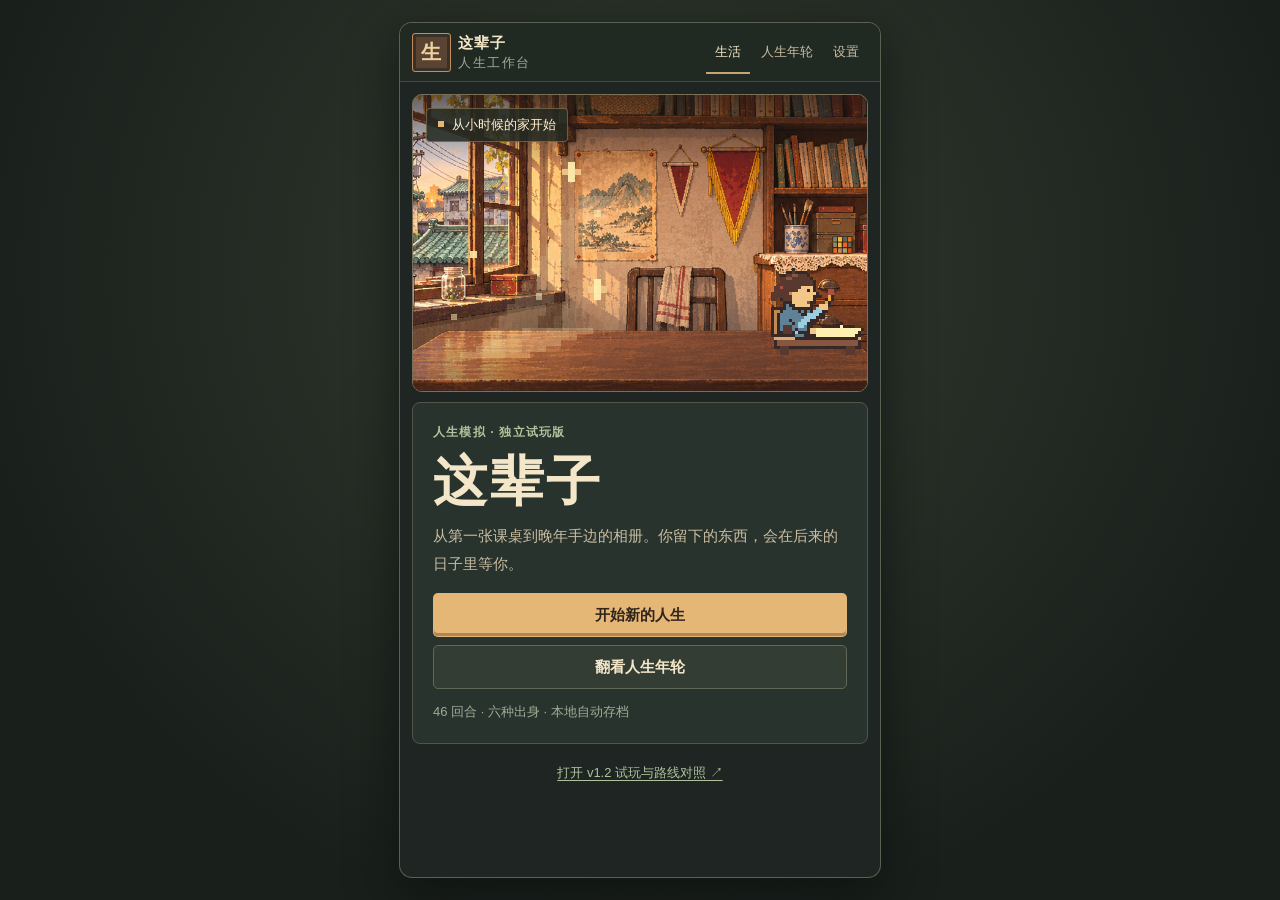
==== index.html @ 61a5a0aa "baseline: preserve v1.3.1 prototype before interaction refactor" ====
<!doctype html>
<html lang="zh-CN">
<head>
  <meta charset="utf-8">
  <meta name="viewport" content="width=device-width, initial-scale=1, viewport-fit=cover">
  <meta name="theme-color" content="#212b29">
  <title>这辈子 · 人生工作台</title>
  <link rel="stylesheet" href="style.css">
  <script defer src="content.js"></script>
  <script defer src="engine.js"></script>
  <script defer src="sprite-data.js"></script>
  <script defer src="scenes.js"></script>
  <script defer src="audio.js"></script>
  <script defer src="app.js"></script>
</head>
<body>
  <div id="app"><noscript>启用 JavaScript 后即可离线游玩《这辈子》。</noscript></div>
  <div class="sr-only" aria-live="polite" id="announcement"></div>
</body>
</html>
---- style.css ----
:root {
  color-scheme: dark;
  --game-width: min(calc(100vw - env(safe-area-inset-left, 0px) - env(safe-area-inset-right, 0px)), calc((100vh - env(safe-area-inset-top, 0px) - env(safe-area-inset-bottom, 0px)) * .5625), 480px);
  --bg: #1e2522;
  --surface: #29332d;
  --raised: #313d34;
  --ink: #f4e7c9;
  --muted: #c9bda2;
  --soft: #9fac98;
  --line: #505749;
  --accent: #e4b777;
  --accent-ink: #30241b;
  --sage: #b2c29d;
  --error: #fad1af;
  --display: "Songti SC", "Noto Serif CJK SC", "SimSun", serif;
  --body: -apple-system, BlinkMacSystemFont, "PingFang SC", "Microsoft YaHei", sans-serif;
}
* { box-sizing: border-box; }
body {
  margin: 0;
  block-size: 100vh;
  display: grid;
  place-items: center;
  overflow: hidden;
  padding: env(safe-area-inset-top, 0px) env(safe-area-inset-right, 0px) env(safe-area-inset-bottom, 0px) env(safe-area-inset-left, 0px);
  background: radial-gradient(ellipse at 50% 30%, #343c30 0%, #191f1b 75%);
  color: var(--ink);
  font: 15px/1.65 var(--body);
}
@supports (height: 100dvh) {
  :root { --game-width: min(calc(100vw - env(safe-area-inset-left, 0px) - env(safe-area-inset-right, 0px)), calc((100dvh - env(safe-area-inset-top, 0px) - env(safe-area-inset-bottom, 0px)) * .5625), 480px); }
  body { block-size: 100dvh; }
}
.game-frame {
  inline-size: var(--game-width);
  block-size: calc(var(--game-width) * 16 / 9);
  aspect-ratio: 9 / 16;
  display: grid;
  grid-template-rows: auto minmax(0, 1fr) auto;
  overflow: hidden;
  border-radius: 12px;
  background: var(--bg);
  box-shadow: 0 0 0 1px #596252, 0 16px 50px #080e0bb3;
}
.game-scroll {
  min-block-size: 0;
  overflow: hidden auto;
  overscroll-behavior: contain;
  scrollbar-width: thin;
  scrollbar-color: #626b58 var(--bg);
}
button, input, select { font: inherit; }
button, select { color: inherit; }
button { cursor: pointer; }
button:disabled { cursor: default; opacity: .54; }
:focus-visible { outline: 2px solid #f8d49a; outline-offset: 4px; }
h1:focus { outline: none; }
a { color: var(--sage); text-underline-offset: 3px; }
h1,h2,h3,p,figure,blockquote { margin: 0; }
h1,h2 { font-family: var(--display); font-weight: 700; }
h1 { font-size: clamp(25px,calc(var(--game-width) * .075),35px); line-height: 1.17; letter-spacing: -.035em; }
h2 { font-size: 21px; line-height: 1.28; }
h3 { font-size: 14px; font-weight: 650; }
small { font-size: .84em; }
ol,ul { padding-inline-start: 1.35rem; }
select { max-width:100%; background:#222a25; border:1px solid var(--line); padding: 7px 12px; border-radius: 5px; min-height: 44px; font-size: 16px; }
.sr-only { position:absolute; width:1px; height:1px; padding:0; overflow:hidden; clip:rect(0,0,0,0); white-space:nowrap; }
.top { background:#212923; border-bottom:1px solid #444a3f; }
.top-inner { padding: 7px 12px; display:flex; align-items:center; justify-content:space-between; gap:5px; }
.brand { display:flex; align-items:center; gap:7px; min-height:44px; padding:0; color:var(--ink); background:none; border:0; text-align:left; font-weight:750; line-height:1.15; letter-spacing:.07em; white-space:nowrap; }
.brand small { display:block; color:var(--soft); margin-top:4px; letter-spacing:.12em; font-weight:400; }
.stamp { display:grid; place-items:center; width:39px; height:39px; border:1px solid #c38c60; color:#f2d3a0; box-shadow:inset 0 0 0 3px #3a3026; background:#594434; border-radius:3px; font:700 20px var(--display); }
nav,.groups,.actions,.start-actions,.shelf-actions,.pills,.book-controls { display:flex; align-items:center; flex-wrap:wrap; gap:8px; }
.top nav { gap:2px; flex-wrap:nowrap; }
.nav-btn { padding:6px clamp(4px,calc(var(--game-width) * .019),9px); white-space:nowrap; font-size:13px; min-height:44px; color:var(--muted); background:none; border:0; border-bottom:2px solid transparent; }
.nav-btn[aria-current] { border-color:#c4a675; color:var(--ink); }
.layout,.narrow { padding: 12px; }
.layout > * + * { margin-block-start: 10px; }
.home-footer { text-align:center; font-size:13px; }
.home-footer a { display:inline-block; padding-block:8px; }
.surface { background:var(--surface); border:1px solid var(--line); border-radius:8px; padding:clamp(13px,calc(var(--game-width) * .042),20px); min-width:0; }
.surface > :not(:first-child) { margin-top:12px; }
.heading > * + * { margin-top:8px; }
.kicker { display:block; color:var(--sage); font-size:12px; font-weight:700; letter-spacing:.10em; }
.intro { max-width:61ch; color:var(--muted); }
.start-panel { display:flex; flex-direction:column; justify-content:center; }
.start-panel h1 { font-size:clamp(42px,calc(var(--game-width) * .12),54px); letter-spacing:.05em; }
.start-panel .intro { line-height:1.85; }
.start-actions { display:grid; margin-top:16px !important; }
.primary,.secondary,.small,.chip,.step,.file-pick { border:1px solid transparent; border-radius:5px; min-height:44px; padding:8px 14px; background:transparent; line-height:1.35; font-weight:650; }
.primary { color:var(--accent-ink); background:var(--accent); box-shadow:inset 0 -3px 0 #b08453; }
.primary:hover:enabled { background:#f3ca8d; }
.secondary,.file-pick { background:#333d34; border-color:#626656; }
.secondary:hover,.small:hover,.chip:hover,.file-pick:hover { background:#435044; }
.small,.chip,.step { border-color:#5d6454; color:var(--ink); background:#29362c; font-size:13px; min-height:44px; }
.chip[aria-pressed=true],.chip[aria-current] { color:#fff0cb; background:#4d5140; border-color:#d4ab73; }
.wide { width:100%; }
.quiet-line { color:var(--soft); font-size:13px; }
.fine,.choice-arrow { color:var(--muted); font-size:13px; }
.place { min-width:0; }
.life-hud { display:flex; justify-content:space-between; align-items:end; gap:5px 8px; padding:0 0 7px; flex-wrap:wrap; }
.age { display:block; margin-top:4px; line-height:1; font:700 34px/1 var(--display); }
.age small { font-size:.45em; font-family:var(--body); }
.pills span,.job-in-room { background:#2a382e; padding:3px 6px; border:1px solid #536050; border-radius:4px; color:#e5dfc8; font-size:12px; white-space:nowrap; }
.pills .caution { color:#f9d3ac; border-color:#ae7959; }
.progress { height:3px; background:#4a5043; margin-bottom:8px; overflow:hidden; }
.progress i { display:block; width:var(--progress); height:100%; background:var(--accent); }
.scene { height:calc(var(--game-width) * .45); background:#493b2d; border-radius:10px; border:1px solid #78705b; overflow:hidden; isolation:isolate; position:relative; }
.scene.hero-scene { height:calc(var(--game-width) * .62); }
.scene-image,.scene-shade { position:absolute; inset:0; pointer-events:none; }
.scene-image { background:url(assets/rooms.png) no-repeat center 0 / auto 300%; }
.scene-1 .scene-image { background-position:center 50%; }
.scene-2 .scene-image { background-position:center 100%; }
.scene-shade { background:linear-gradient(#2017129e 0%,transparent 25%,transparent 70%,#26191273 100%); }
.scene figcaption { color:#fff1d0; background:#242a22da; position:absolute; top:13px; left:13px; padding:5px 11px; font-size:13px; border-radius:4px; border:1px solid #c3a57469; }
.scene-dot { display:inline-block; width:6px; height:6px; margin:0 8px 2px 0; background:var(--accent); }
.job-in-room { position:absolute; right:11px; top:14px; }
.sprite { display:inline-block; flex:none; width:36px; aspect-ratio:1; vertical-align:middle; background:url(assets/objects.png) no-repeat; background-size:var(--atlas); image-rendering:pixelated; }
.sprite.prop { width:32px; }
.resident { position:absolute; right:3px; bottom:12%; pointer-events:none; }
.resident .sprite { width:96px; }
.hotspot { display:grid; justify-items:center; align-items:center; gap:3px; position:absolute; bottom:11%; left:50%; translate:-50% 0; padding:2px 9px 6px; border:1px solid #f8d8a1; border-radius:6px; background:#2e3027cf; color:#fff0c5; min-width:104px; min-height:60px; white-space:nowrap; box-shadow:0 3px 14px #2a1d1699; }
.hotspot span:last-child { font-size:12px; }
.hotspot:hover { background:#45483a; }
.desk-items { position:absolute; inset:auto 6% 3%; display:flex; align-items:flex-end; gap:1px; min-height:49px; pointer-events:none; }
.room-prop { padding:0; border:1px solid transparent; background:#2921171f; border-radius:5px; flex:0 1 46px; min-width:44px; min-height:44px; pointer-events:auto; }
.room-prop:nth-child(2n) { translate:0 -6px; }
.room-prop:hover,.room-prop:focus-visible { border-color:var(--accent); background:#2e282970; }
.shelf-actions { margin-top:10px; }
.wish { margin-top:10px; color:#f2d8ae; font-size:14px; }
.wish span { color:var(--sage); margin-right:5px; }
.choices { display:grid; gap:7px; }
.choice { text-align:left; color:inherit; background:#303c32; border:1px solid #575f4d; border-radius:5px; min-height:48px; padding:8px 10px; display:grid; grid-template-columns:auto 1fr auto; align-items:center; gap:9px; }
.choice:hover { background:#3b4a3d; }
.choice[aria-pressed=true] { border-color:#d6ab73; background:#4a4e3d; }
.choice-key { display:grid; place-items:center; min-width:23px; height:23px; background:#232d27; border-radius:3px; color:#e7cea0; font:13px var(--display); }
.birth-note { display:flex; gap:10px; align-items:center; border:1px solid #565b4b; background:#2c372d; padding:10px; border-radius:6px; }
.birth-note .portrait { width:56px; }
.large-sprite { width:80px; }
.interaction-flash { float:right; margin-top:0 !important; margin-left:8px; margin-bottom:4px; }
.interaction-flash .large-sprite { width:64px; }
.risk,.birth-context,.plan-preview,.echo,.notice { background:#3a3e31; border:1px solid #6b624b; border-left:3px solid #c39768; border-radius:4px; padding:9px 11px; color:#f4dbb8; font-size:14px; }
.risk strong,.echo strong { display:block; color:#f2ca90; font-size:12px; margin-bottom:2px; }
.notice { margin:10px 12px 0; }
.bench { background:#242e27; border:1px solid #555d4b; border-radius:7px; padding:12px; clear:both; }
.bench > *+*,.plan-preview > *+*,.activity > *+*,.small-section > *+*,dialog > * + * { margin-top:9px; }
.bench-top { display:flex; align-items:baseline; gap:7px; justify-content:space-between; }
.bench-top h2 { font-size:16px; }
.bench-top span,.drop-slot small,.plan-preview small { color:var(--soft); font-size:12px; }
.drop-slot { min-height:49px; display:flex; justify-content:space-between; gap:8px; align-items:center; border:1px dashed #8e8869; border-radius:5px; padding:6px 9px; font-size:13px; }
.drop-slot span { display:block; color:#e6c894; font-size:11px; }
.small-section,.family,.talent { border-top:1px solid #515748; padding-top:9px; }
.small-section summary,.family summary { cursor:pointer; min-height:44px; padding-block:9px; color:#d8ceab; font-size:14px; }
.family .groups { margin-top:6px; }
.wish-picker { display:grid; gap:6px; font-size:13px; color:var(--soft); }
.attribute-list div,.stats div { display:flex; align-items:center; justify-content:space-between; gap:10px; padding:6px 2px; border-bottom:1px solid #4c5346; }
.attribute-list div span { margin-right:auto; }
.attribute-list .step { min-width:44px; }
.talent { display:grid; gap:6px; }
.changes .tag,.tag { border:1px solid #5f6f53; border-radius:3px; padding:3px 7px; font-size:12px; color:#e6e5c9; }
.changes .drop { border-color:#896c5c; color:#efcfb4; }
.activity { background:#252e26; padding:12px; border-radius:6px; border:1px solid #525b4d; }
.puzzle { display:grid; grid-template-columns:repeat(6,1fr); gap:4px; }
.tile { width:100%; aspect-ratio:1; min-height:32px; border-radius:4px; color:#211b19; border:1px solid #433428; font-weight:750; }
.tile-0 { background:#e9b484; }.tile-1 { background:#c9d39a; }.tile-2 { background:#b6cdda; }.tile-3 { background:#dbc5e7; }.tile-4 { background:#ecd69b; }
#timer { font: 13px var(--body); color:#f6d6aa; }
.tree { border:1px solid #555d4f; border-radius:6px; padding:14px; }
.leaf,.forks article { display:flex; gap:10px; justify-content:space-between; align-items:center; padding:12px 0; border-bottom:1px solid #535c4c; }
.leaf small { display:block; color:var(--soft); }
.leaf button,.forks button { flex-shrink:0; }
.forks p { color:var(--muted); font-size:13px; }
.comparison { display:grid; grid-template-columns:1fr 1fr; gap:9px; margin-top:10px; }
.comparison div { border:1px solid var(--line); border-radius:5px; padding:10px; }
.comparison p { font-size:13px; }
.empty { border:1px dashed #65705a; padding:18px; color:var(--muted); }
.book { background:#e9dab8; color:#302d25; border-color:#ab956c; min-height:390px; }
.book .kicker,.book .fine,.book .forks p { color:#4d5446; }
.book-icon { float:right; width:62px; }
.book-nav { gap:5px; }
.book .chip { background:#ded0ad; color:#312d23; border-color:#968564; }
.book .chip[aria-current] { background:#59614d; color:#fff3d1; border-color:#374633; }
.book .secondary { background:#e4d6b4; color:#29271e; border-color:#9d8b66; }
.book .tag { color:#394534; }
.book-copy,blockquote { font:700 23px/1.65 var(--display); }
.book-sign { color:#545748; }
.book-controls { justify-content:space-between; }
.book .forks article { border-color:#af9b79; }
.book :focus-visible { outline-color:#59482d; }
.timeline { list-style:none; padding:0; }
.timeline li { display:grid; grid-template-columns:64px minmax(0,1fr); gap:9px; border-bottom:1px solid #88836e66; padding:8px 0; }
.timeline time { font-weight:700; }
.timeline p { font-size:14px; }
dialog { background:#2c382e; color:var(--ink); border:1px solid #77755a; border-radius:11px; width:calc(var(--game-width) - 24px); max-height:calc(var(--game-width) * 1.6); overflow:auto; padding:16px; }
dialog::backdrop { background:#101612bc; }
.dialog-head { display:flex; justify-content:space-between; align-items:center; gap:10px; }
.switch,.file-pick { display:inline-flex; gap:6px; align-items:center; min-height:44px; }
.file-pick { cursor:pointer; position:relative; }
.file-pick input { position:absolute; inset:0; opacity:0; width:100%; cursor:pointer; }
.file-pick:focus-within { outline:2px solid var(--accent); }
.object-list { display:grid; grid-template-columns:1fr 1fr; gap:7px; }
.object-list button { display:flex; align-items:center; gap:7px; text-align:left; background:#344035; border:1px solid #606552; border-radius:5px; min-height:54px; }
.object-list small { display:block; color:var(--muted); }
.item-trail { color:var(--muted); }

.turn-footer { background:#242e27; border-top:1px solid #50604e; padding:7px 12px 9px; }
.turn-status { display:flex; justify-content:space-between; gap:6px; margin:0 0 4px; color:var(--muted); font-size:12px; }
.turn-status span { white-space:nowrap; }
.turn-actions { display:flex; gap:7px; }
.turn-actions .primary { flex:1; }
.turn-actions .secondary { flex:none; }
@media (max-width: 480px) {
  .game-frame { border-radius:0; }
}
@media (max-width: 350px), (max-height: 610px) {
  .brand small { display:none; }
  .pills { gap:4px; }
}
.drag-grip { min-width:32px; min-height:32px; display:grid; place-items:center; touch-action:none; cursor:grab; font-size:19px; }
.drop-slot.over { background:#414c39; border-color:var(--accent); }
.drag-ghost { position:fixed; z-index:10; padding:5px 9px; background:var(--accent); color:var(--accent-ink); border-radius:4px; pointer-events:none; transform:translate(-50%,-125%); white-space:nowrap; }
.scene-image { background-color:#493b2d; }
.window-effect,.light-effect { pointer-events:none; position:absolute; }
.window-effect { width:clamp(135px,38%,270px); height:75%; aspect-ratio:auto; top:6%; left:0; opacity:.92; }
.scene-0 .window-effect { left:4%; width:46%; top:13%; }
.scene-1 .window-effect { left:0; top:3%; height:69%; clip-path:polygon(0 0,88% 3%,85% 93%,0 100%); }
.scene-2 .window-effect { left:0; top:5%; height:71%; }
.light-effect { width:55%; height:65%; left:0; bottom:1%; aspect-ratio:auto; mix-blend-mode:screen; opacity:.78; }
.motion-choice { display:flex; align-items:center; justify-content:space-between; gap:10px; }
.opportunities { display:grid; gap:5px; margin:0; padding:0; list-style:none; }
.opportunities li { display:grid; grid-template-columns:1fr auto; gap:2px 6px; padding:8px 10px; border:1px solid #5b644f; border-radius:5px; font-size:13px; }
.opportunities li span { color:#e8c894; }
.opportunities p { grid-column:1/-1; color:var(--muted); }
.relationship-list { margin:0; padding:0; list-style:none; }
.relationship-list li { padding:7px 0; border-bottom:1px solid #4c5346; }
.relationship-list small,.relationship-list p { color:var(--muted); }
.relationship-list p { font-size:13px; }

.day-plan,.packing-board { display:grid; gap:8px; }
.day-track { display:grid; grid-template-columns:repeat(2,minmax(0,1fr)); gap:5px; }
.day-track > div { min-width:0; min-height:48px; padding:5px 7px; border:1px dashed #8b876d; border-radius:5px; color:var(--muted); }
.day-track .scheduled { background:#454936; color:var(--ink); border-style:solid; border-color:#ae956a; }
.day-track small { display:block; color:var(--sage); }
.day-track strong { display:block; line-height:1.3; font-size:13px; }
.day-track.over > div,.packing-zone.over { background:#505842; border-color:var(--accent); }
.day-cards,.packing-objects { display:grid; grid-template-columns:repeat(3,minmax(0,1fr)); gap:5px; }
.day-card,.pack-item { position:relative; display:grid; justify-items:center; align-content:start; min-width:0; padding:5px 4px; min-height:84px; color:var(--ink); border:1px solid #66705d; border-radius:6px; background:#344237; font-size:13px; line-height:1.25; }
.day-card strong,.pack-item strong { overflow-wrap:anywhere; }
.day-card small,.pack-item small,.day-extra small,.packing-zone small { color:var(--muted); }
.day-card .sprite,.pack-item .sprite,.day-extra .sprite,.packing-zone .sprite { width:32px; }
.day-card .drag-grip,.pack-item .drag-grip { position:absolute; right:0; top:0; min-width:36px; min-height:36px; justify-items:end; padding:3px 5px; font-size:16px; }
.day-card[aria-pressed=true],.pack-item[aria-pressed=true],.day-extra[aria-pressed=true] { background:#484c38; border-color:var(--accent); }
.day-extras,.packing-zones { display:grid; grid-template-columns:repeat(2,minmax(0,1fr)); gap:5px; }
.day-extra,.packing-zone button { display:grid; grid-template-columns:auto minmax(0,1fr); align-items:center; gap:0 4px; text-align:left; color:var(--ink); border:1px solid #646e5a; border-radius:5px; padding:5px; min-height:44px; background:#333e32; font-size:13px; line-height:1.3; }
.day-extra small { grid-column:2; }
.packing-board { border-top:1px solid #56604d; padding-top:9px; }
.packing-zone { border:1px dashed #65745c; border-radius:6px; min-width:0; }
.packing-zone button { width:100%; border:none; background:transparent; }
.packing-zone button small { grid-column:2; }
.packed-preview { display:flex; flex-wrap:wrap; justify-content:flex-start; gap:2px; padding:0 5px 3px; }
.packed-preview .sprite { width:24px; }
.bedside-preview {display:flex;align-items:end;gap:8px;min-height:70px;padding:8px 16px;background:linear-gradient(0deg,#70523a 18%,#3b443b 18%);border-radius:5px}
.bedside-preview .sprite {width:64px}
.drawer-handle {position:absolute;left:4px;bottom:2px;min-height:36px;background:#403529;color:#ffebc4}
.room-actions {position:absolute;inset:36% 4% auto;display:flex;align-items:center;justify-content:space-around;gap:4px}
.room-action {min-height:44px;padding:3px 8px;color:#fff0cc;background:#3b392dda;border:1px solid #d9b784;border-radius:5px}
.calendar-slot {border-left:4px solid #d9b784;padding:9px;background:#354736;display:flex;justify-content:space-between}
.room-response {position:absolute;bottom:9%;right:4%;max-width:65%;font-size:12px;background:#faf0d9;color:#3d3428;border-radius:8px;padding:4px 8px;pointer-events:none}
.lamp-actions {position:absolute;left:3%;top:28%;display:grid;gap:2px}
.lamp-actions .chip {min-height:32px;background:#393e30f2}
.room-actions {flex-wrap:wrap}
.room-actions [aria-pressed=true]{outline:2px solid #e4bd7e}
.object-verb {flex-basis:90%;min-height:38px;background:#efcb93;color:#312e22}
.dinner-scene {height:auto;min-height:270px;padding-top:76px}
.dinner-scene .activity {position:relative;margin:6px;background:#283226ed;color:#fff1d4}
.packing-objects {display:flex;overflow-x:auto;padding-bottom:4px;scroll-snap-type:x proximity}
.packing-objects .pack-item {flex:0 0 31%;scroll-snap-align:start}
.dinner-memories {margin-top:6px}
.dinner-memories summary {cursor:pointer;color:#f2d7a7;padding:6px}
.dinner-scene .activity {z-index:1}
.patched-lamp {position:relative}
.patched-lamp::after {content:'';position:absolute;left:27%;top:37%;width:18%;height:5%;background:#d7ac73;box-shadow:0 2px #704b37}
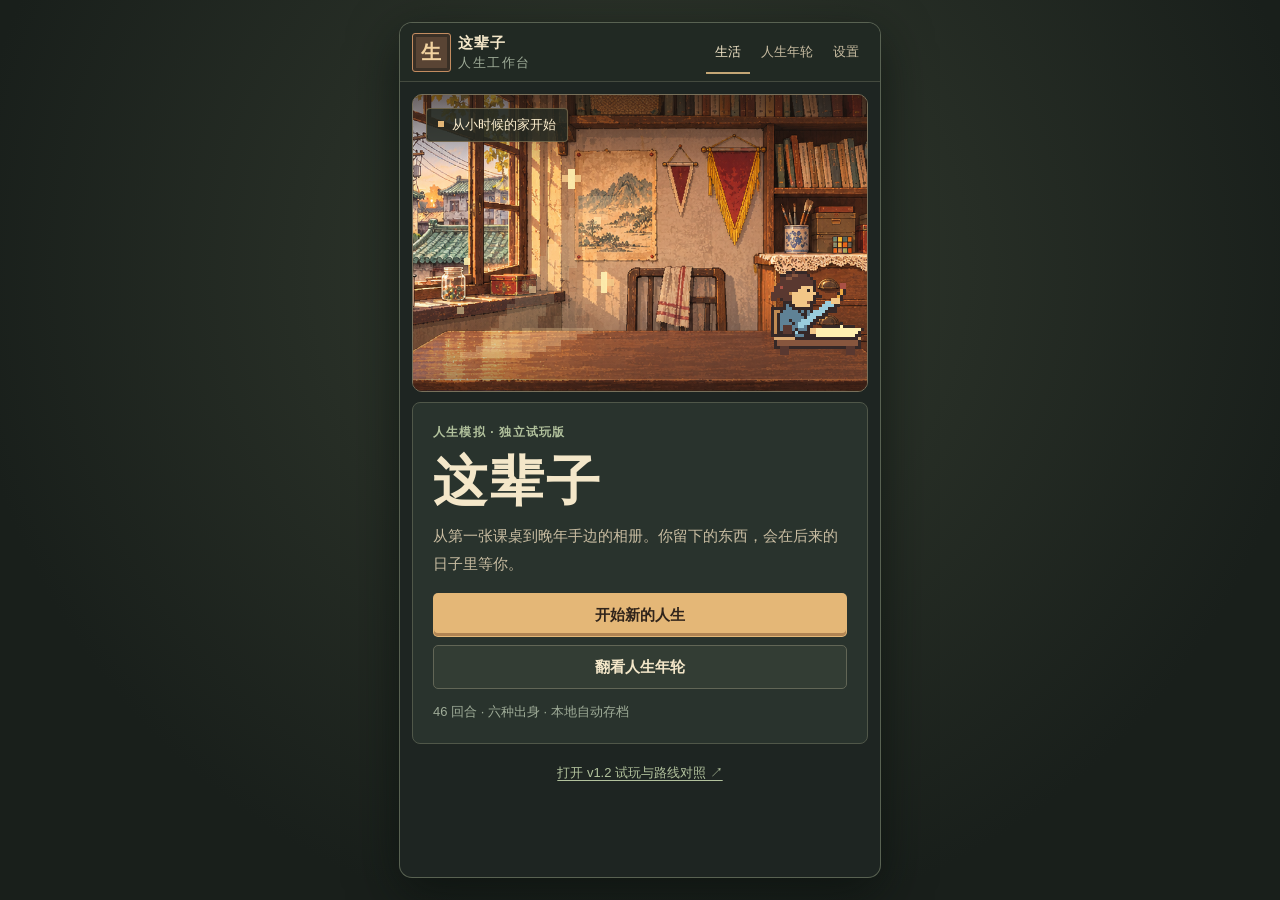
==== commit 856bfc4a: "feat: add reusable interaction engine and isolated v1.3.2 saves" ====
--- a/index.html
+++ b/index.html
@@ -7,6 +7,8 @@
   <title>这辈子 · 人生工作台</title>
   <link rel="stylesheet" href="style.css">
   <script defer src="content.js"></script>
+  <script defer src="interaction.js"></script>
+  <script defer src="save.js"></script>
   <script defer src="engine.js"></script>
   <script defer src="sprite-data.js"></script>
   <script defer src="scenes.js"></script>
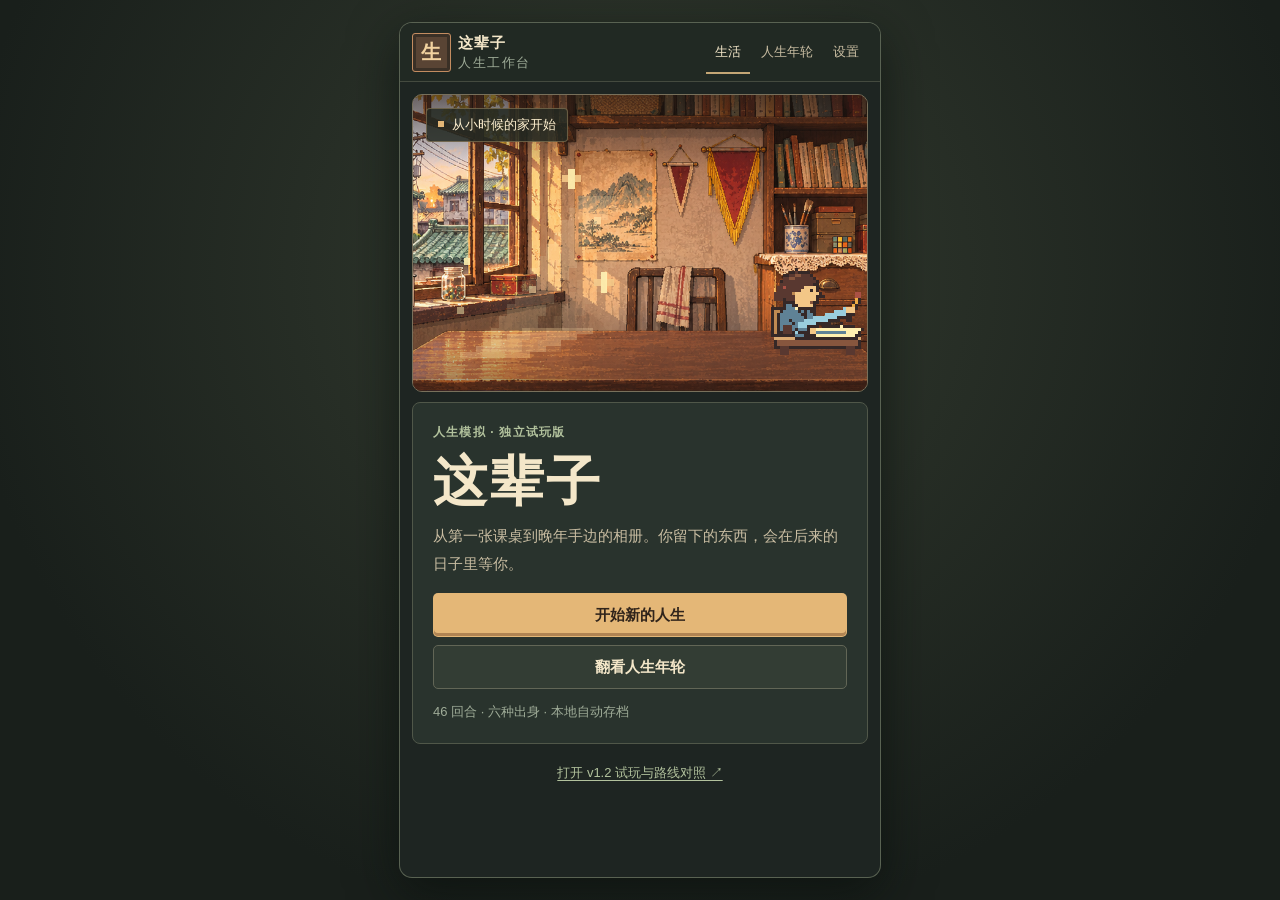
==== commit 67c9cc77: "发布 v1.3 游戏试玩版" ====
--- a/index.html
+++ b/index.html
@@ -8,11 +8,13 @@
   <link rel="stylesheet" href="style.css">
   <script defer src="content.js"></script>
   <script defer src="interaction.js"></script>
+  <script defer src="guidance.js"></script>
   <script defer src="save.js"></script>
   <script defer src="engine.js"></script>
   <script defer src="sprite-data.js"></script>
   <script defer src="scenes.js"></script>
   <script defer src="audio.js"></script>
+  <script defer src="shop.js"></script>
   <script defer src="app.js"></script>
 </head>
 <body>
--- a/style.css
+++ b/style.css
@@ -279,3 +279,26 @@
 .dinner-scene .activity {z-index:1}
 .patched-lamp {position:relative}
 .patched-lamp::after {content:'';position:absolute;left:27%;top:37%;width:18%;height:5%;background:#d7ac73;box-shadow:0 2px #704b37}
+
+.guide-object {border:1px solid var(--line);border-radius:6px;padding:8px}
+.guide-object[data-recommended=true] {border-style:dashed;border-color:var(--accent)}
+.guide-object small {font-weight:600}
+[data-guide-level="1"] .guide-object[data-recommended=true],
+[data-guide-level="2"] .guide-object[data-recommended=true] {outline:2px solid var(--accent);outline-offset:1px}
+.guide-hint {border-inline-start:3px solid var(--accent);padding-inline-start:8px}
+
+.shop-panel {border:1px solid var(--line);border-radius:7px;padding:8px;background:var(--surface)}
+.shop-panel h1 {font-size:20px;margin:0}
+.shop-goal,.shop-info p {margin:3px 0 6px;font-size:14px}
+.shop-scene {position:relative;aspect-ratio:180/118;background:url(assets/shop-counter.png) center/100% 100%;image-rendering:pixelated;isolation:isolate;overflow:hidden}
+.shop-keeper {position:absolute;right:8%;bottom:47%;width:64px;height:64px;pointer-events:none}
+.shop-keeper .sprite {width:64px;height:64px}
+.shop-entity {position:absolute;left:var(--x);top:var(--y);transform:translate(-50%,-50%);width:48px;height:48px;min-height:44px;padding:0;border:0;background:transparent;display:grid;place-items:center;touch-action:manipulation}
+.shop-entity i {width:48px;height:48px;background:url(assets/shop-objects.png) no-repeat;background-size:192px 48px;background-position-x:calc(var(--cell) * -48px);image-rendering:pixelated;pointer-events:none}
+.shop-entity[data-id^=yuan] {touch-action:none;z-index:2}
+.shop-entity.paid {pointer-events:none;width:24px;height:24px;min-height:0}
+.shop-entity.paid i {width:24px;height:24px;background-size:96px 24px;background-position-x:calc(var(--cell) * -24px)}
+.shop-entity.suggested::after,.shop-entity.picked::after {content:'◆';position:absolute;top:-8px;font-size:11px;color:#fff0b0;text-shadow:1px 1px #352827}
+.shop-entity.picked,.shop-entity:focus-visible,[data-guide-level="1"] .shop-entity.suggested,[data-guide-level="2"] .shop-entity.suggested {outline:2px dashed #fff0b0;outline-offset:-2px}
+.shop-info {padding:6px 2px;min-height:80px}
+.shop-info small {color:var(--accent)}
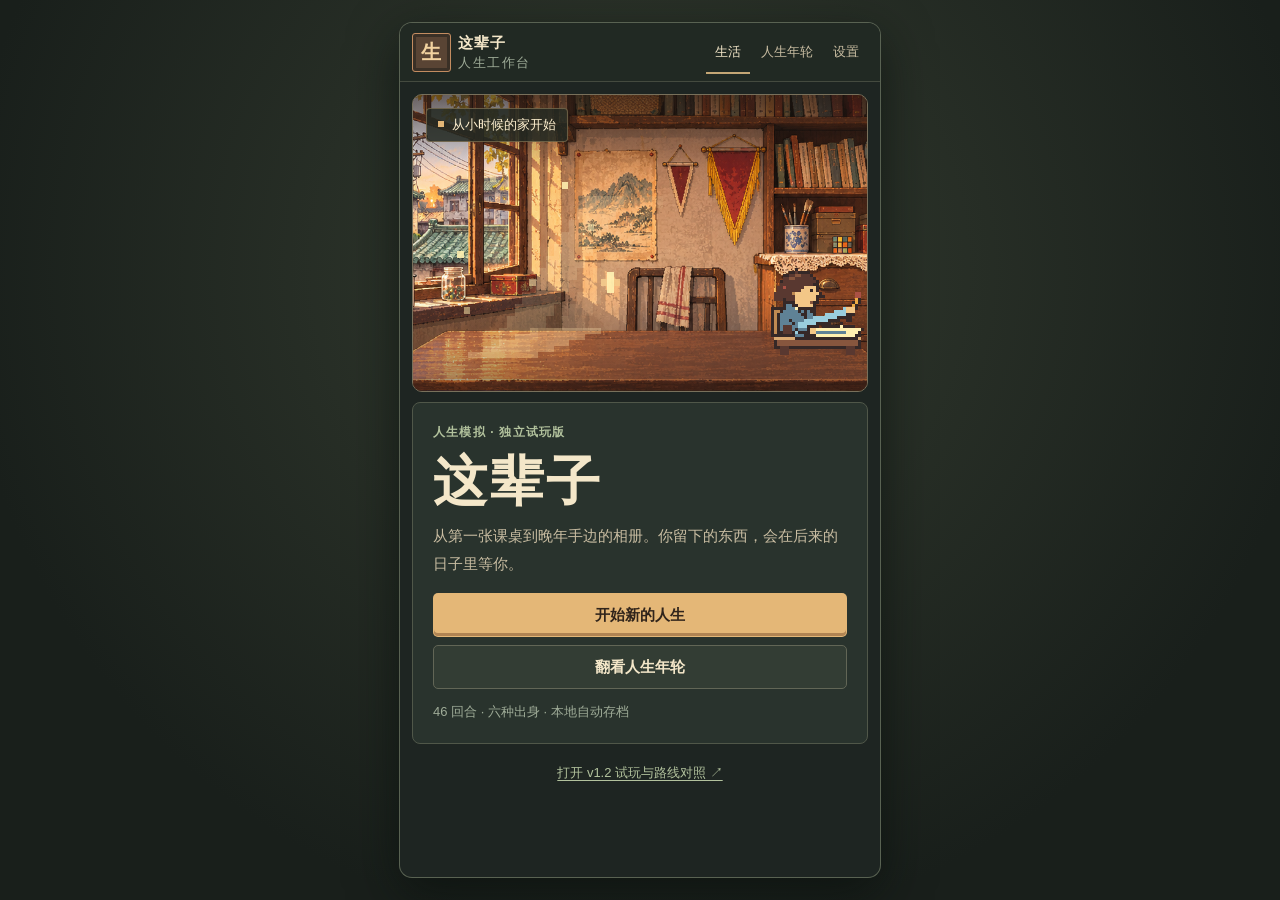
==== commit 320abb4d: "feat : 完成T4饭桌交互" ====
--- a/index.html
+++ b/index.html
@@ -15,6 +15,7 @@
   <script defer src="scenes.js"></script>
   <script defer src="audio.js"></script>
   <script defer src="shop.js"></script>
+  <script defer src="dinner.js"></script>
   <script defer src="app.js"></script>
 </head>
 <body>
--- a/style.css
+++ b/style.css
@@ -302,3 +302,23 @@
 .shop-entity.picked,.shop-entity:focus-visible,[data-guide-level="1"] .shop-entity.suggested,[data-guide-level="2"] .shop-entity.suggested {outline:2px dashed #fff0b0;outline-offset:-2px}
 .shop-info {padding:6px 2px;min-height:80px}
 .shop-info small {color:var(--accent)}
+
+/* 12 歲的飯桌：像素物件與字幕佔用各自的區域。 */
+.dinner-panel h1 {font-size:20px;margin:0}
+.dinner-goal,.dinner-feedback {font-size:14px;margin:5px 0 8px}
+.dinner-room {position:relative;aspect-ratio:150/84;background:url(assets/dinner-room.png) center/100% 100% no-repeat;image-rendering:pixelated;overflow:hidden}
+.dinner-entity {position:absolute;transform:translate(-50%,-50%);display:grid;place-items:center;width:48px;height:48px;min-height:44px;padding:0;border:0;background:transparent;touch-action:manipulation}
+.dinner-speaker {left:50%;top:37%;width:64px;height:64px}
+
+.dinner-entity.suggested::after {content:'◆';position:absolute;top:0;color:#fff0b0;font-size:11px;text-shadow:1px 1px #352827}
+[data-guide-level="1"] .dinner-entity.suggested,[data-guide-level="2"] .dinner-entity.suggested,.dinner-entity:focus-visible {outline:2px dashed #fff0b0;outline-offset:-2px}
+.dinner-fish {left:36%;top:68%}
+.dinner-fish.passed {left:56%;top:68%}
+.dinner-rice {left:75%;top:77%}
+.dinner-rice.served {left:77%;top:64%}
+.dinner-entity i {width:48px;height:48px;background:url(assets/dinner-food.png) left top/96px 48px no-repeat;image-rendering:pixelated;pointer-events:none}
+.dinner-rice i {background-position:right top}
+.dinner-speaker i {width:64px;height:64px;background:url(assets/dinner-actor.png) no-repeat;background-size:384px 64px;background-position-x:calc(var(--pose) * -64px);transform:translateX(10px)}
+.dinner-replies,.dinner-recall,.dinner-controls {margin-block-start:8px}
+.dinner-replies button,.dinner-recall button,.dinner-controls button,.dinner-recall summary {min-height:44px}
+.dinner-recall summary {display:list-item;padding-block:11px;cursor:pointer}
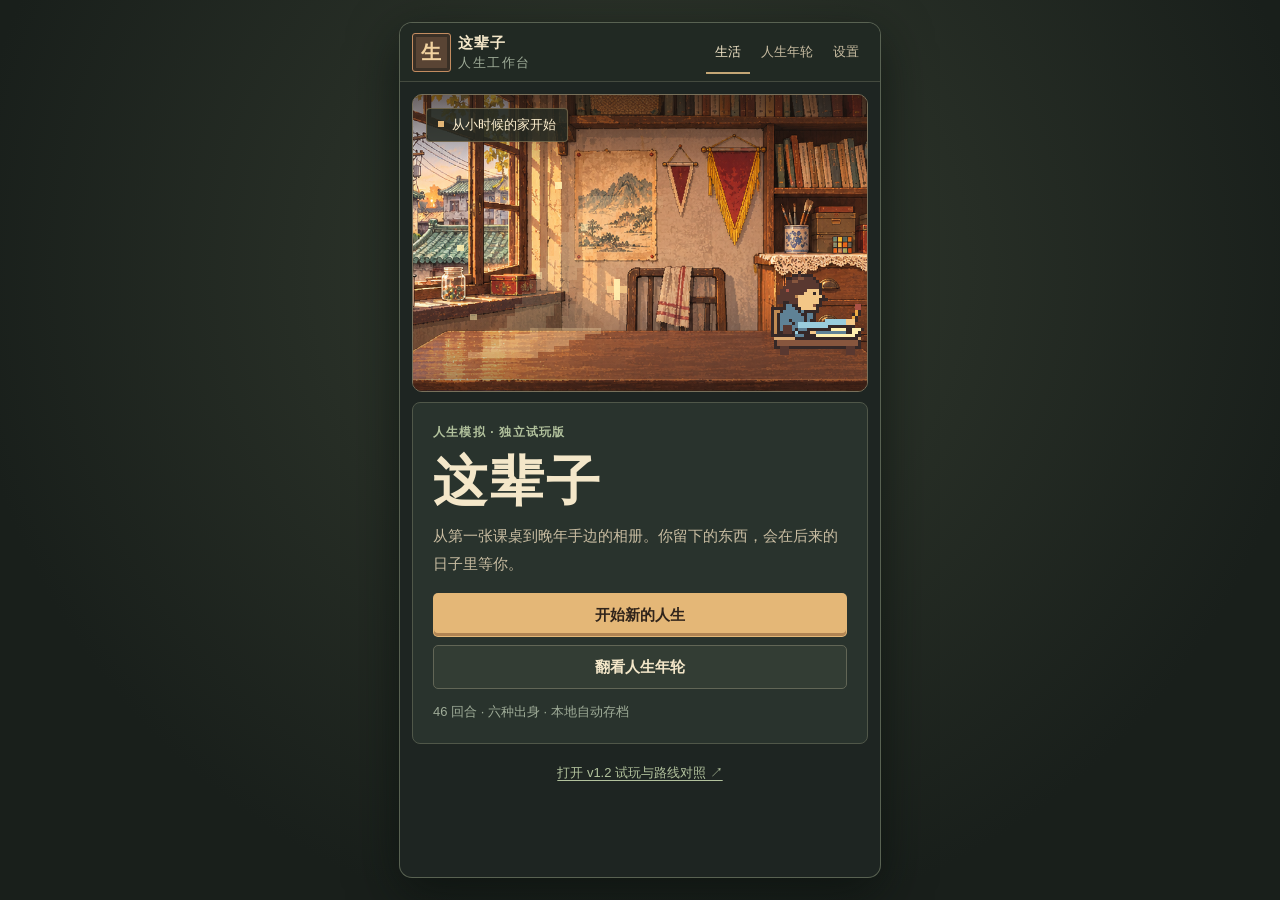
==== commit 089f497a: "feat : 完成5.1b-l改版，童年优化" ====
--- a/index.html
+++ b/index.html
@@ -16,6 +16,7 @@
   <script defer src="audio.js"></script>
   <script defer src="shop.js"></script>
   <script defer src="dinner.js"></script>
+  <script defer src="gift.js"></script>
   <script defer src="app.js"></script>
 </head>
 <body>
--- a/style.css
+++ b/style.css
@@ -322,3 +322,96 @@
 .dinner-replies,.dinner-recall,.dinner-controls {margin-block-start:8px}
 .dinner-replies button,.dinner-recall button,.dinner-controls button,.dinner-recall summary {min-height:44px}
 .dinner-recall summary {display:list-item;padding-block:11px;cursor:pointer}
+
+.last-fish .dinner-goal {color:#f2d7a7;font-weight:700}
+.fish-dialogue {font-size:13px;margin:4px 0 8px;line-height:1.5}
+.fish-room {aspect-ratio:150/96;background-position:top center;background-size:100% auto;background-color:#8b6449}
+.fish-target {position:absolute;display:grid;place-items:center;transform:translate(-50%,-50%);width:52px;height:52px;min-height:44px;padding:0;border:0;background:none;touch-action:manipulation}
+.fish-target:disabled {opacity:1}
+.fish-target i {position:absolute;width:52px;height:52px;image-rendering:pixelated;pointer-events:none}
+.fish-target small {position:absolute;top:36px;white-space:nowrap;background:#342923;color:#fff0c8;padding:0 4px;font-size:11px;pointer-events:none}
+.fish-own small {top:auto;bottom:8px;right:calc(100% - 5px)}
+.fish-art {background:url(assets/dinner-last-fish.png) no-repeat;background-size:468px 52px;background-position-x:calc(var(--cel) * -52px)}
+.fish-target .fish-adult {width:60px;height:60px;background:url(assets/dinner-actor.png) no-repeat;background-size:360px 60px;background-position-x:calc(var(--pose) * -60px);transform:translate(9px,-1px)}
+.fish-speaker {left:35%;top:32%}
+.fish-guest {left:64%;top:32%;pointer-events:none}
+.fish-plate {left:49%;top:56%}
+.fish-own {left:29%;top:74%}
+.fish-reserve {left:74%;top:62%}
+.fish-player {left:29%;top:87%;pointer-events:none}
+.fish-seat {left:86%;top:75%;pointer-events:none}
+.fish-placed,.fish-eaten {pointer-events:none}
+.fish-eaten {visibility:hidden}
+.fish-room.settling .fish-eaten .fish-piece {animation:fish-eat 240ms ease-out}
+.fish-target.suggested::after {content:'◆';position:absolute;top:0;color:#ffe4a5;font-size:10px;text-shadow:1px 1px #372923}
+.fish-target.selected .fish-dish {filter:drop-shadow(0 0 2px #ffe4a5)}
+.fish-target:focus-visible,[data-guide-level="1"] .fish-target.suggested,[data-guide-level="2"] .fish-target.suggested {outline:2px dashed #ffe4a5;outline-offset:-5px}
+.fish-hint {margin:6px 0}
+.fish-room.settling .player-art {animation:fish-reach 240ms steps(1,end)}
+.fish-room.settling .fish-placed .fish-piece {animation:fish-save 240ms ease-out}
+@keyframes fish-reach {
+  from {background-position-x:0}
+  50%,to {background-position-x:-52px}
+}
+@keyframes fish-save {
+  from {opacity:0;transform:translate(-24px,-8px)}
+  to {opacity:1;transform:translate(0)}
+}
+
+@keyframes fish-eat {
+  from {visibility:visible;transform:translate(28px,-16px)}
+  65% {visibility:visible;opacity:1}
+  to {visibility:visible;opacity:0;transform:translate(0,12px)}
+}
+
+/* The pocket money and its destination are part of the scene. */
+.gift-panel p {margin:5px 0 8px}
+.gift-panel h1 {margin-bottom:4px}
+.gift-scene {position:relative;isolation:isolate;overflow:hidden;margin:8px 0;border:2px solid #71523b;aspect-ratio:1.9;background-color:#a97b52;image-rendering:pixelated}
+.gift-scene.spring {background-image:url(assets/rooms.png);background-size:100% 300%;background-position:center top}
+.gift-scene.school {background:url(assets/yoyo-gate.png) center / 100% 100%}
+.gift-art,.sprite.gift-inventory {display:inline-block;width:64px;height:64px;background:url(assets/childhood-gift.png) no-repeat;background-size:2500% 100%;background-position-x:calc(var(--cel,6) * 100% / 24);image-rendering:pixelated;pointer-events:none}
+.sprite.gift-inventory {height:auto;background-size:2500% 100%;background-position:25% center}
+.gift-scene .gift-person {width:64px;height:64px}
+.gift-target {position:absolute;transform:translate(-50%,-50%);width:64px;min-height:44px;height:64px;background:transparent;border:0;display:grid;place-content:center;padding:0;color:#fff0ca}
+.gift-target small,.gift-memory small {position:absolute;bottom:-5px;left:50%;transform:translateX(-50%);white-space:nowrap;background:#503b31;padding:1px 4px;font:12px/1.4 system-ui}
+.gift-target.suggested:before {content:'◆';position:absolute;left:46%;top:-3px;color:#ffe798;text-shadow:1px 1px #55392d}
+.gift-scene[data-level="1"] .suggested,.gift-scene[data-level="2"] .suggested,.gift-target:focus-visible {outline:2px dotted #ffe798}
+.gift-target.box {left:18%;top:73%}.gift-target.family {left:53%;top:37%}.gift-target.drawer {left:82%;top:73%}
+.gift-child,.gift-packet,.wrapped,.lantern,.classmate,.playmate,.gift-owner {position:absolute;transform:translate(-50%,-50%);pointer-events:none}
+.gift-child {left:35%;top:70%}.gift-packet {left:39%;top:69%;width:42px;height:42px}
+.spring[data-decision="box"] .gift-packet {--dx:-21%;--dy:4%}.spring[data-decision="drawer"] .gift-packet {--dx:43%;--dy:4%}
+.spring[data-decision="family"] .gift-packet {--dx:14%;--dy:-29%}
+.spring[data-decision]:not([data-decision=""]) .gift-packet {animation:put-gift .85s steps(10) both}
+@keyframes put-gift {0%{left:39%;top:69%}75%{opacity:1;left:calc(39% + var(--dx));top:calc(69% + var(--dy))}100%{opacity:0;left:calc(39% + var(--dx));top:calc(69% + var(--dy))}}
+.wrapped {left:58%;top:43%;width:45px;height:45px;animation:wrap-gift .95s steps(5) both}
+
+.lantern {top:12%;width:40px;height:40px}.lantern.left {left:11%}.lantern.right {left:89%}
+.gift-memory {position:absolute;inset:12% 66% 9% 3%;border:3px double #b99168;background:#57463a url(assets/rooms.png) center top / auto 300%;box-shadow:2px 2px #533f31}
+.gift-memory small {bottom:auto;top:3px}.gift-target.keep {left:19%;top:58%}.gift-target.buy {top:72%;left:80%}
+.nest {position:absolute;width:34px;height:34px;top:10px;left:16px}.emptied {filter:saturate(.35)}
+.classmate {left:58%;top:47%}.playmate {left:83%;top:44%}.spinning {position:absolute;left:55%;top:53%;width:48px;height:48px;animation:yoyo-throw 1.2s steps(12,end) infinite}
+@keyframes yoyo-throw {from{background-position-x:33.333333%}to{background-position-x:83.333333%}}
+.gift-owner {left:46%;top:71%;animation:take-yoyo .65s steps(7) both}
+@keyframes take-yoyo {from{left:75%}}
+@media(prefers-reduced-motion:reduce){.spinning,.gift-owner,.wrapped {animation:none}.spring[data-decision]:not([data-decision=""]) .gift-packet {animation:none;opacity:0}}
+
+.gate-sign {position:absolute;right:0;top:0;padding:0 5px;background:#4e5f50;color:#fff1cb;border:1px solid #a58c65;font-size:10px}
+.gift-scene .spinning {left:61%;top:46%}
+.gift-target.buy .gift-art {width:80px;height:80px}
+.spring[data-decision="box"] .box .gift-art {animation:close-gift-box .85s steps(1) both}
+@keyframes close-gift-box {0%{background-position-x:0}80%,100%{background-position-x:4.166667%}}
+.spring[data-decision="family"] .wrapped {left:84%;top:38%}
+@keyframes wrap-gift {0%,55%{opacity:0;left:55%;top:35%}65%{opacity:1;left:55%;top:35%}100%{left:84%;top:38%}}
+.school[data-decision="keep"] .playmate {animation:head-home 1.3s steps(8) both}
+@keyframes head-home {to{left:102%;opacity:0}}
+@media(prefers-reduced-motion:reduce){.spring .box .gift-art,.school .playmate {animation-duration:.001s!important}}
+
+.gift-payment {position:absolute;left:19%;top:56%;width:40px;height:40px;animation:pay-for-yoyo .7s steps(9) both}
+@keyframes pay-for-yoyo {0%{transform:translate(-50%,-50%)}75%{opacity:1;left:79%;top:61%}100%{opacity:0;left:80%;top:69%}}
+.still-gifts .gift-scene * {animation-duration:.001s!important;animation-iteration-count:1!important}
+@media(prefers-reduced-motion:reduce){.gift-payment {display:none}}
+
+.classmate>.gift-person,.gift-owner>.gift-person {transform-origin:50% 93%;animation:throw-weight 1.2s steps(2) infinite}
+@keyframes throw-weight {0%,90%,100%{transform:translateY(0)}20%{transform:translateY(-2px)}45%,60%{transform:translate(2px,1px)}}
+@media(prefers-reduced-motion:reduce){.classmate>.gift-person,.gift-owner>.gift-person {animation:none}}
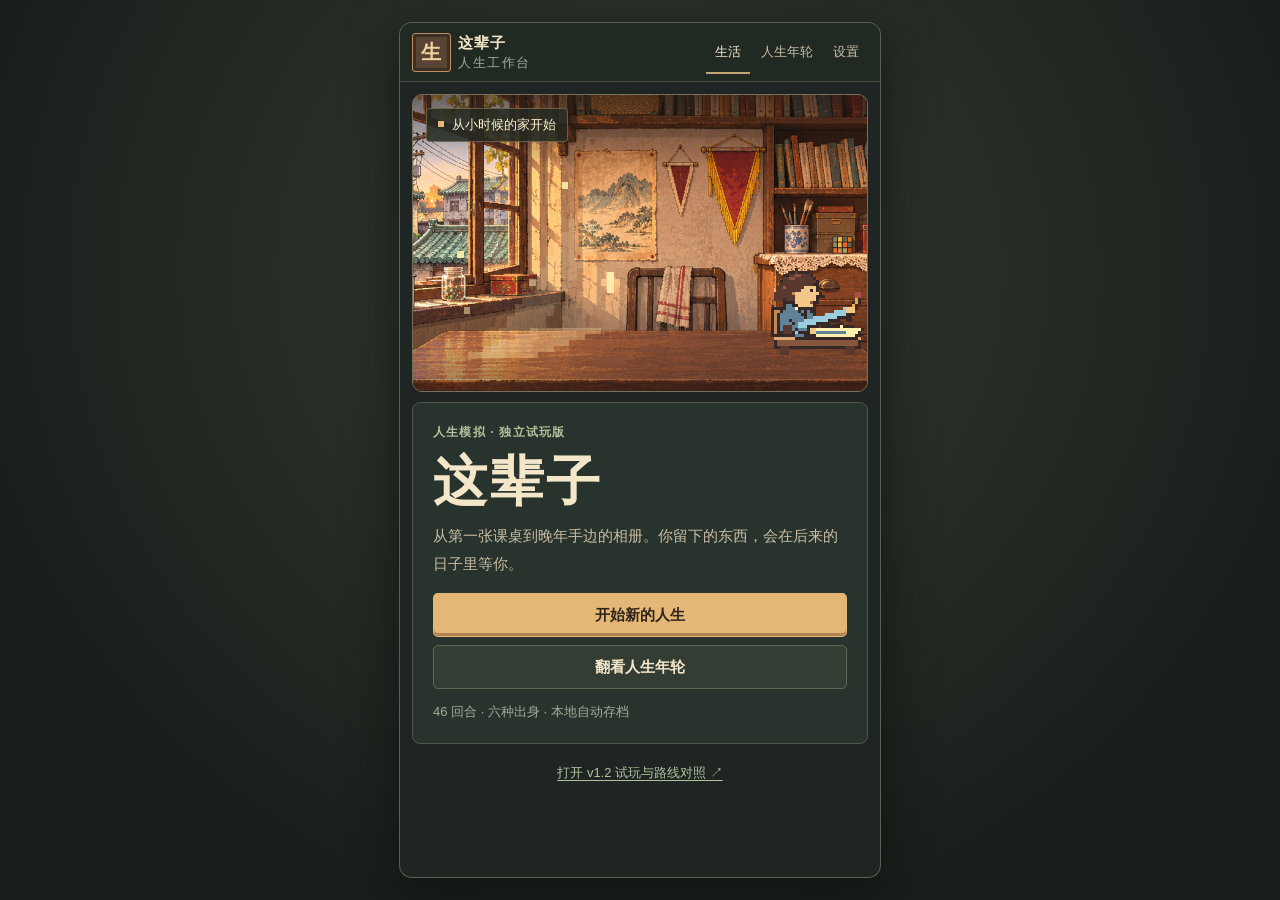
==== commit 8c522ef6: "feat : 完成v1.4版本p0-p3全部内容" ====
--- a/index.html
+++ b/index.html
@@ -10,6 +10,12 @@
   <script defer src="interaction.js"></script>
   <script defer src="guidance.js"></script>
   <script defer src="save.js"></script>
+  <script defer src="continuity.js"></script>
+  <script defer src="responses.js"></script>
+  <script defer src="career-chapters.js"></script>
+  <script defer src="dream-chapters.js"></script>
+  <script defer src="chapters.js"></script>
+  <script defer src="routes.js"></script>
   <script defer src="engine.js"></script>
   <script defer src="sprite-data.js"></script>
   <script defer src="scenes.js"></script>
--- a/style.css
+++ b/style.css
@@ -374,7 +374,7 @@
 .sprite.gift-inventory {height:auto;background-size:2500% 100%;background-position:25% center}
 .gift-scene .gift-person {width:64px;height:64px}
 .gift-target {position:absolute;transform:translate(-50%,-50%);width:64px;min-height:44px;height:64px;background:transparent;border:0;display:grid;place-content:center;padding:0;color:#fff0ca}
-.gift-target small,.gift-memory small {position:absolute;bottom:-5px;left:50%;transform:translateX(-50%);white-space:nowrap;background:#503b31;padding:1px 4px;font:12px/1.4 system-ui}
+.gift-target small {position:absolute;bottom:-5px;left:50%;transform:translateX(-50%);white-space:nowrap;background:#503b31;padding:1px 4px;font:12px/1.4 system-ui}
 .gift-target.suggested:before {content:'◆';position:absolute;left:46%;top:-3px;color:#ffe798;text-shadow:1px 1px #55392d}
 .gift-scene[data-level="1"] .suggested,.gift-scene[data-level="2"] .suggested,.gift-target:focus-visible {outline:2px dotted #ffe798}
 .gift-target.box {left:18%;top:73%}.gift-target.family {left:53%;top:37%}.gift-target.drawer {left:82%;top:73%}
@@ -387,10 +387,8 @@
 .wrapped {left:58%;top:43%;width:45px;height:45px;animation:wrap-gift .95s steps(5) both}
 
 .lantern {top:12%;width:40px;height:40px}.lantern.left {left:11%}.lantern.right {left:89%}
-.gift-memory {position:absolute;inset:12% 66% 9% 3%;border:3px double #b99168;background:#57463a url(assets/rooms.png) center top / auto 300%;box-shadow:2px 2px #533f31}
-.gift-memory small {bottom:auto;top:3px}.gift-target.keep {left:19%;top:58%}.gift-target.buy {top:72%;left:80%}
-.nest {position:absolute;width:34px;height:34px;top:10px;left:16px}.emptied {filter:saturate(.35)}
-.classmate {left:58%;top:47%}.playmate {left:83%;top:44%}.spinning {position:absolute;left:55%;top:53%;width:48px;height:48px;animation:yoyo-throw 1.2s steps(12,end) infinite}
+.gift-target.buy {top:72%;left:80%}
+.classmate {left:29%;top:68%}.playmate {left:49%;top:71%}.spinning {position:absolute;left:55%;top:53%;width:48px;height:48px;animation:yoyo-throw 1.2s steps(12,end) infinite}
 @keyframes yoyo-throw {from{background-position-x:33.333333%}to{background-position-x:83.333333%}}
 .gift-owner {left:46%;top:71%;animation:take-yoyo .65s steps(7) both}
 @keyframes take-yoyo {from{left:75%}}
@@ -403,15 +401,159 @@
 @keyframes close-gift-box {0%{background-position-x:0}80%,100%{background-position-x:4.166667%}}
 .spring[data-decision="family"] .wrapped {left:84%;top:38%}
 @keyframes wrap-gift {0%,55%{opacity:0;left:55%;top:35%}65%{opacity:1;left:55%;top:35%}100%{left:84%;top:38%}}
-.school[data-decision="keep"] .playmate {animation:head-home 1.3s steps(8) both}
-@keyframes head-home {to{left:102%;opacity:0}}
-@media(prefers-reduced-motion:reduce){.spring .box .gift-art,.school .playmate {animation-duration:.001s!important}}
-
-.gift-payment {position:absolute;left:19%;top:56%;width:40px;height:40px;animation:pay-for-yoyo .7s steps(9) both}
-@keyframes pay-for-yoyo {0%{transform:translate(-50%,-50%)}75%{opacity:1;left:79%;top:61%}100%{opacity:0;left:80%;top:69%}}
+@media(prefers-reduced-motion:reduce){.spring .box .gift-art {animation-duration:.001s!important}}
 .still-gifts .gift-scene * {animation-duration:.001s!important;animation-iteration-count:1!important}
-@media(prefers-reduced-motion:reduce){.gift-payment {display:none}}
 
 .classmate>.gift-person,.gift-owner>.gift-person {transform-origin:50% 93%;animation:throw-weight 1.2s steps(2) infinite}
 @keyframes throw-weight {0%,90%,100%{transform:translateY(0)}20%{transform:translateY(-2px)}45%,60%{transform:translate(2px,1px)}}
 @media(prefers-reduced-motion:reduce){.classmate>.gift-person,.gift-owner>.gift-person {animation:none}}
+
+/* The same anchored household sprite opens in place; the envelope travels separately. */
+.gift-controls {margin:8px 0}
+.gift-controls button {min-height:44px}
+.gift-controls .gift-suggested {box-shadow:inset 0 -2px #c79755}
+.gift-dialogue {color:#f5d7aa}
+.gift-panel[data-beat="retrieved"] p,.gift-panel[data-beat="thought"] p {font-size:14px;line-height:1.45}
+.gift-panel[data-beat="retrieved"] .gift-controls {gap:8px}
+.yoyo-wood {display:block;width:64px;height:64px;background:url(assets/yoyo-home.png) no-repeat;background-size:1300% 100%;
+  background-position-x:calc((var(--wood) + var(--pose,0)) * 100% / 12);image-rendering:pixelated}
+.gift-scene[data-beat="retrieved"] .yoyo-wood {--pose:2;animation:open-yoyo-storage .71s linear both}
+@keyframes open-yoyo-storage {
+  0% {background-position-x:calc(var(--wood) * 100% / 12);animation-timing-function:steps(1)}
+  24% {background-position-x:calc((var(--wood) + 1) * 100% / 12);animation-timing-function:steps(1)}
+  39% {background-position-x:calc((var(--wood) + 2) * 100% / 12);animation-timing-function:steps(1)}
+  63%,100% {background-position-x:calc((var(--wood) + 3) * 100% / 12)}
+}
+.gift-scene[data-beat="put-back"] .yoyo-wood {animation:open-yoyo-storage .71s .6s linear reverse both}
+.gift-target.cabinet {left:80%;top:35%}
+.gift-target.yoyo-carer {left:59%;top:56%}
+.yoyo-child,.yoyo-envelope,.gift-buyer,.yoyo-cash,.yoyo-handoff,.yoyo-first-try,.legacy-yoyo {position:absolute;transform:translate(-50%,-50%);pointer-events:none}
+.yoyo-child {left:43%;top:72%}
+[data-place="family"] .yoyo-child {left:34%}
+.yoyo-envelope {left:49%;top:75%;width:36px;height:36px}
+[data-place="box"] {--from-x:18%;--from-y:65%;--hand-x:31%;--hand-y:56%}
+[data-place="drawer"] {--from-x:82%;--from-y:68%;--hand-x:66%;--hand-y:56%}
+[data-place="family"] {--from-x:80%;--from-y:34%;--hand-x:64%;--hand-y:55%}
+[data-beat="retrieved"] .yoyo-envelope {animation:bring-yoyo-envelope 1.25s steps(1,end) both}
+[data-beat="retrieved"][data-place="family"] .yoyo-carer .gift-person {animation:reach-cabinet .86s steps(4,end) both}
+@keyframes reach-cabinet {30%,60%{transform:translate(8px,-2px) rotate(-6deg)}}
+@keyframes bring-yoyo-envelope {
+  0%,33% {left:var(--from-x);top:var(--from-y);opacity:0}
+  45% {left:var(--from-x);top:var(--from-y);opacity:1;animation-timing-function:steps(4,end)}
+  60% {left:var(--hand-x);top:var(--hand-y);animation-timing-function:steps(6,end)}
+  84%,100% {left:49%;top:75%;opacity:1}
+}
+[data-beat="put-back"] .yoyo-envelope {left:var(--from-x);top:var(--from-y);opacity:0;animation:return-yoyo-envelope 1.4s steps(5,end) both}
+@keyframes return-yoyo-envelope {
+  0%,20% {left:49%;top:75%;opacity:1}
+  55% {left:var(--hand-x);top:var(--hand-y);opacity:1}
+  75%,88% {left:var(--from-x);top:var(--from-y);opacity:1}
+}
+.gift-buyer {left:60%;top:72%}
+.yoyo-cash {left:79%;top:60%;width:36px;height:36px;animation:counter-cash .75s steps(6,end) both}
+@keyframes counter-cash {0%,20%{left:66%;top:62%}70%,100%{left:79%;top:60%}}
+[data-beat="purchase"] .stock .gift-art {visibility:hidden;animation:counter-stock .92s step-end both}
+@keyframes counter-stock {from{visibility:visible}}
+.yoyo-handoff {left:67%;top:67%;width:48px;height:48px;opacity:0;animation:counter-yoyo .6s .92s steps(5,end) both}
+@keyframes counter-yoyo {0%{left:80%;top:72%;opacity:1}80%{opacity:1}100%{opacity:0}}
+.yoyo-first-try {left:68%;top:71%;width:46px;height:46px;--cel:15!important;animation:yoyo-throw 1.2s 1.52s steps(12,end) infinite,show-yoyo 1.52s step-end both}
+@keyframes show-yoyo {from{visibility:hidden}}
+.legacy-yoyo {left:54%;top:65%}
+.still-gifts .gift-scene * {animation-delay:0s!important}
+@media(prefers-reduced-motion:reduce){
+  .gift-scene .yoyo-wood,.gift-scene .gift-person,.gift-scene .yoyo-envelope,.gift-scene .yoyo-cash,
+  .gift-scene .stock .gift-art,.gift-scene .yoyo-handoff,.gift-scene .yoyo-first-try {animation:none}
+}
+
+/* A short, settled-action flourish beside the equipment-room receipt. */
+.echo-play {
+  display: block;
+  width: 40px;
+  height: 40px;
+  --start: 0px;
+  background: url("assets/echo-play.png") var(--start) 0 / 480px 40px no-repeat;
+  image-rendering: pixelated;
+  animation: echo-play-once 820ms step-end both;
+}
+.echo-play.shuttle { --start: -240px; }
+@keyframes echo-play-once {
+  0% { background-position-x: var(--start); }
+  15% { background-position-x: calc(var(--start) - 40px); }
+  26% { background-position-x: calc(var(--start) - 80px); }
+  38% { background-position-x: calc(var(--start) - 120px); }
+  49% { background-position-x: calc(var(--start) - 160px); }
+  66%,100% { background-position-x: calc(var(--start) - 200px); }
+}
+.still-gifts .echo-play { animation: none; background-position-x: calc(var(--start) - 200px); }
+@media (prefers-reduced-motion: reduce) {
+  .echo-play { animation: none; background-position-x: calc(var(--start) - 200px); }
+}
+
+.appointment,.followups { margin: 14px 0; padding: 12px; border: 1px solid #9c9779; border-radius: 8px; }
+.appointment h2,.followups h3,.followup-done p { margin: 0; }
+.response-row,.followup-done { display: flex; align-items: center; gap: 10px; }
+.response-row small { display: block; margin: 6px 0; }
+.response-row .chip { white-space: normal; text-align: start; }
+.response-row .chip[aria-pressed="true"],.appointment .chip[aria-pressed="true"] { box-shadow: inset 0 -3px #a06a43; }
+.stamp-play,.stamp-set { display: inline-block; width: 64px; height: 64px; flex: 0 0 64px;
+  background: url('assets/appointment-stamp.png') 100% 0 / 900% 100% no-repeat; image-rendering: pixelated; }
+.stamp-play { animation: appointment-stamp 1060ms steps(1,end) both; }
+.still-gifts .stamp-play { animation: none; }
+@media (prefers-reduced-motion: reduce) { .stamp-play { animation: none; } }
+@keyframes appointment-stamp {
+  0.000% { background-position: 0.0% 0; }
+  16.038% { background-position: 12.5% 0; }
+  24.528% { background-position: 25.0% 0; }
+  31.132% { background-position: 37.5% 0; }
+  36.792% { background-position: 50.0% 0; }
+  43.396% { background-position: 62.5% 0; }
+  55.660% { background-position: 75.0% 0; }
+  64.151% { background-position: 87.5% 0; }
+  75.472% { background-position: 100.0% 0; }
+  100% { background-position: 100% 0; }
+}
+.sample-desk { background: #eee3c9; color: #302f29; border: 1px solid #a58a60; border-radius: 6px; padding: 12px; margin: 10px 0; }
+.sample-desk > div:first-child { display: flex; align-items: center; gap: 8px; }
+.sample-desk .sample-prop { width: 32px; height: 32px; }
+.sample-desk p { color: #403b31; }
+.shift-clip { display: inline-block; height: 64px; width: 64px; flex-shrink: 0;
+  background: url('assets/shift-desk.png') 0 var(--row,0%) / 700% 300% no-repeat; image-rendering: pixelated; }
+.shift-clip.socket { --row: 50%; }
+.shift-clip.detour { --row: 100%; }
+.shift-clip.played { background-position-x: 100%; animation: shift-work 1010ms steps(1,end) both; }
+@keyframes shift-work {
+  0% { background-position-x: 0%; } 15.842% { background-position-x: 16.6667%; }
+  25.743% { background-position-x: 33.3333%; } 33.663% { background-position-x: 50%; }
+  42.574% { background-position-x: 66.6667%; } 55.446% { background-position-x: 83.3333%; }
+  72.277%,100% { background-position-x: 100%; }
+}
+.still-gifts .shift-clip { animation: none; }
+@media (prefers-reduced-motion: reduce) { .shift-clip { animation: none !important; } }
+.scene-detail { display:flex; align-items:center; gap:10px; border-left:3px solid #a78b5d; padding:0 10px; margin:10px 0; }
+.scene-detail .detail-prop { width:32px; height:32px; flex:0 0 32px; }
+.scene-detail p { margin:0; }
+.dream-note{display:inline-block;vertical-align:middle;width:64px;height:64px;background:url(assets/dream-note.png) 100% 0/800% 100%;image-rendering:pixelated;animation:write-note .9s steps(1,end) both}
+@keyframes write-note{0%{background-position:0 0}13.33%{background-position:14.2857% 0}22.22%{background-position:28.5714% 0}31.11%{background-position:42.8571% 0}42.22%{background-position:57.1429% 0}53.33%{background-position:71.4286% 0}62.22%{background-position:85.7143% 0}73.33%,100%{background-position:100% 0}}
+@media(prefers-reduced-motion:reduce){.dream-note{animation:none}}
+.still-gifts .dream-note{animation:none}
+.chapter-station{margin:12px 0;padding:4px 12px;border-left:3px solid #568684;background:#f0e6d3;color:#493d35}
+.delivery-slip{display:inline-block;vertical-align:middle;width:64px;height:64px;background:url(assets/delivery-slip.png) 100% 0/800% 100%;image-rendering:pixelated;animation:sign-delivery .9s steps(1,end) both}
+@keyframes sign-delivery{0%{background-position:0 0}11.11%{background-position:14.2857% 0}20%{background-position:28.5714% 0}28.89%{background-position:42.8571% 0}40%{background-position:57.1429% 0}55.56%{background-position:71.4286% 0}66.67%{background-position:85.7143% 0}77.78%,100%{background-position:100% 0}}
+.still-gifts .delivery-slip{animation:none}
+@media(prefers-reduced-motion:reduce){.delivery-slip{animation:none}}
+.chapter-art{display:block;width:160px;height:72px;margin:8px auto 0;image-rendering:pixelated;background-image:url(assets/life-desks.png);background-size:400% 600%;background-position:100% var(--row,0%);animation:chapter-beat .64s steps(1,end) both}
+.chapter-art.campus{--row:20%}.chapter-art.home{--row:40%}.chapter-art.office{--row:60%}.chapter-art.factory{--row:80%}.chapter-art.delivery{--row:100%}
+@keyframes chapter-beat{0%{background-position-x:0%}21.875%{background-position-x:33.3333%}37.5%{background-position-x:66.6667%}56.25%,100%{background-position-x:100%}}
+.still-gifts .chapter-art{animation:none}
+@media(prefers-reduced-motion:reduce){.chapter-art{animation:none}}
+.dream-place{width:min(92vw,390px);max-height:86dvh;overflow:auto;box-sizing:border-box;border:3px solid #574c3e;background:#fbefd6;color:#302e2a;padding:16px;border-radius:8px}.dream-place::backdrop{background:#242b29c9}.dream-place h2{margin:0;font-size:1.2rem}.dream-place .chip{margin:4px 2px;white-space:normal}.dream-place .dream-art{background-image:url(assets/dream-places.png);background-size:400% 700%;width:192px;height:96px;max-width:100%;animation:dream-beat .72s steps(1,end) both}.art-07,.art-J05{--row:16.6667%}.art-08,.art-MED{--row:33.3333%}.art-11{--row:50%}.art-12{--row:66.6667%}.art-25,.art-J08{--row:83.3333%}.art-30{--row:100%}
+@keyframes dream-beat{0%{background-position:0 var(--row,0%)}25%{background-position:33.3333% var(--row,0%)}41.6667%{background-position:66.6667% var(--row,0%)}63.8889%,100%{background-position:100% var(--row,0%)}}
+.still-gifts .dream-place .dream-art{animation:none}@media(prefers-reduced-motion:reduce){.dream-place .dream-art{animation:none}}
+.connection-map{display:grid;grid-template-columns:auto 1fr auto;align-items:center;gap:2px;background:#dce5ce;border:2px solid #8a9d84;padding:7px;color:#34483d}.connection-map .chip:last-child{grid-column:3}.connection-map span{text-align:center}
+.dream-place .art-J04,.dream-place .art-J06,.dream-place .art-J07{background-image:url(assets/career-places.png);background-size:400% 300%}.art-J04{--row:0%}.art-J06{--row:50%}.art-J07{--row:100%}
+.closing-clip {display:block;width:192px;height:96px;image-rendering:pixelated;background:url(assets/kitchen-closing.png) 100% 0/400% 100% no-repeat;animation:dream-beat .72s steps(1,end) both}
+.still-gifts .closing-clip {animation:none}
+@media(prefers-reduced-motion:reduce){.closing-clip{animation:none}}
+
+.still-gifts .dream-place .dream-art{background-position-x:100%}
+@media(prefers-reduced-motion:reduce){.dream-place .dream-art{background-position-x:100%}}
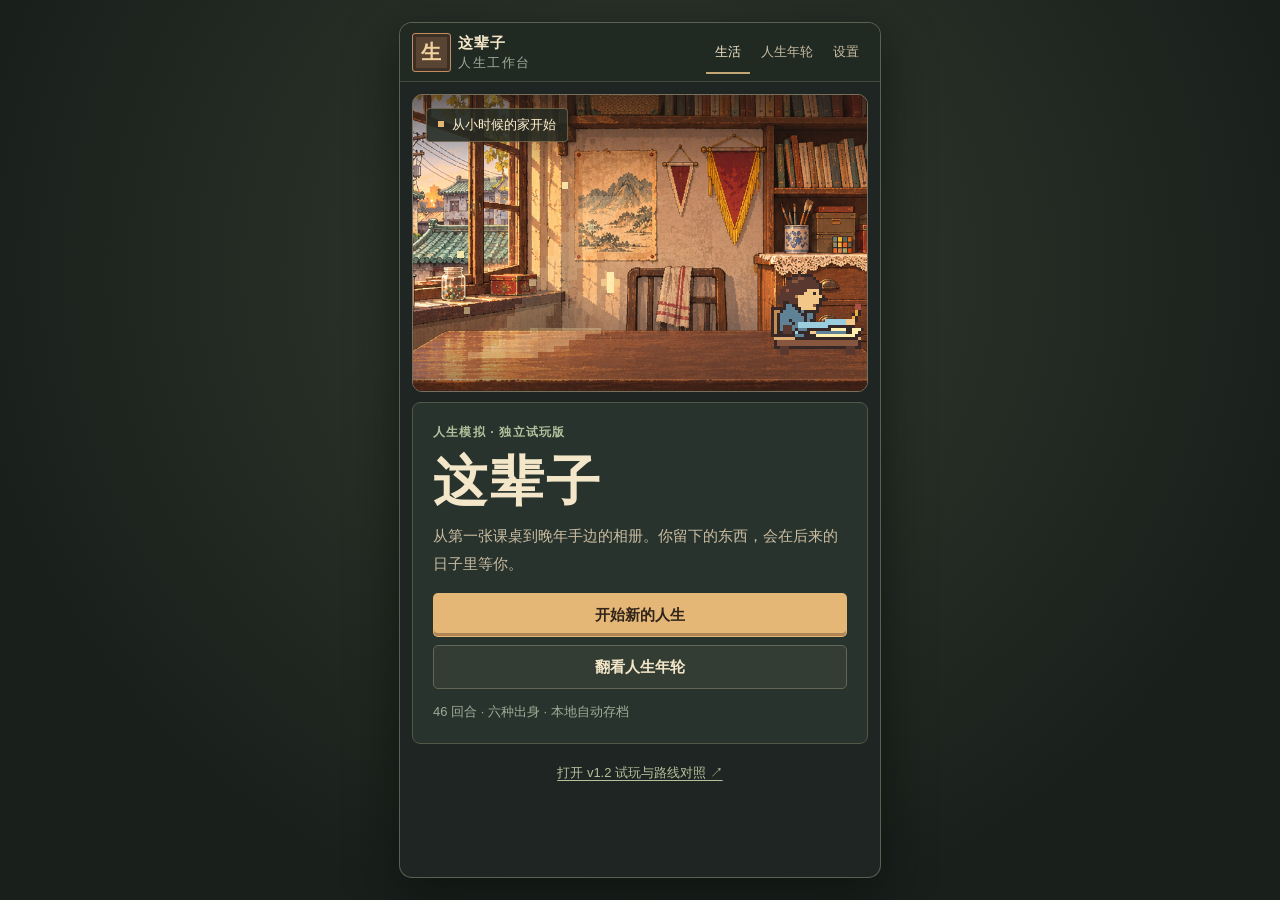
==== commit 1a90d11f: "feat : 完成v1.4三个梦想剧情验证" ====
--- a/index.html
+++ b/index.html
@@ -16,6 +16,8 @@
   <script defer src="dream-chapters.js"></script>
   <script defer src="chapters.js"></script>
   <script defer src="routes.js"></script>
+  <script defer src="approved-text.js"></script>
+  <script defer src="reviewed-scenes.js"></script>
   <script defer src="engine.js"></script>
   <script defer src="sprite-data.js"></script>
   <script defer src="scenes.js"></script>
--- a/style.css
+++ b/style.css
@@ -557,3 +557,39 @@
 
 .still-gifts .dream-place .dream-art{background-position-x:100%}
 @media(prefers-reduced-motion:reduce){.dream-place .dream-art{background-position-x:100%}}
+
+.reviewed-track.chapter-art {
+  width: 192px;
+  height: 96px;
+  max-width: 100%;
+  background-image: url(assets/dream-places.png);
+  background-size: 400% 700%;
+  background-position: 0 0;
+  animation: dream-beat 720ms steps(1, end) both;
+}
+.still-gifts .reviewed-track { animation: none; }
+@media (prefers-reduced-motion: reduce) {
+  .reviewed-track.chapter-art { animation: none; }
+}
+
+.seat-chart {
+  display: block;
+  width: 96px;
+  height: 96px;
+  margin: 0 auto;
+  background: url(assets/seat-chart.png) 0 0 / 600% 100% no-repeat;
+  image-rendering: pixelated;
+}
+.seat-chart.unfold { animation: unfold-chart 1510ms steps(1, end) both; }
+@keyframes unfold-chart {
+  0% { background-position-x: 0; }
+  25.1656% { background-position-x: 20%; }
+  31.7881% { background-position-x: 40%; }
+  37.7483% { background-position-x: 60%; }
+  45.6954% { background-position-x: 80%; }
+  57.6159%, 100% { background-position-x: 100%; }
+}
+.still-gifts .seat-chart.unfold { animation: none; background-position-x: 100%; }
+@media (prefers-reduced-motion: reduce) {
+  .seat-chart.unfold { animation: none; background-position-x: 100%; }
+}
